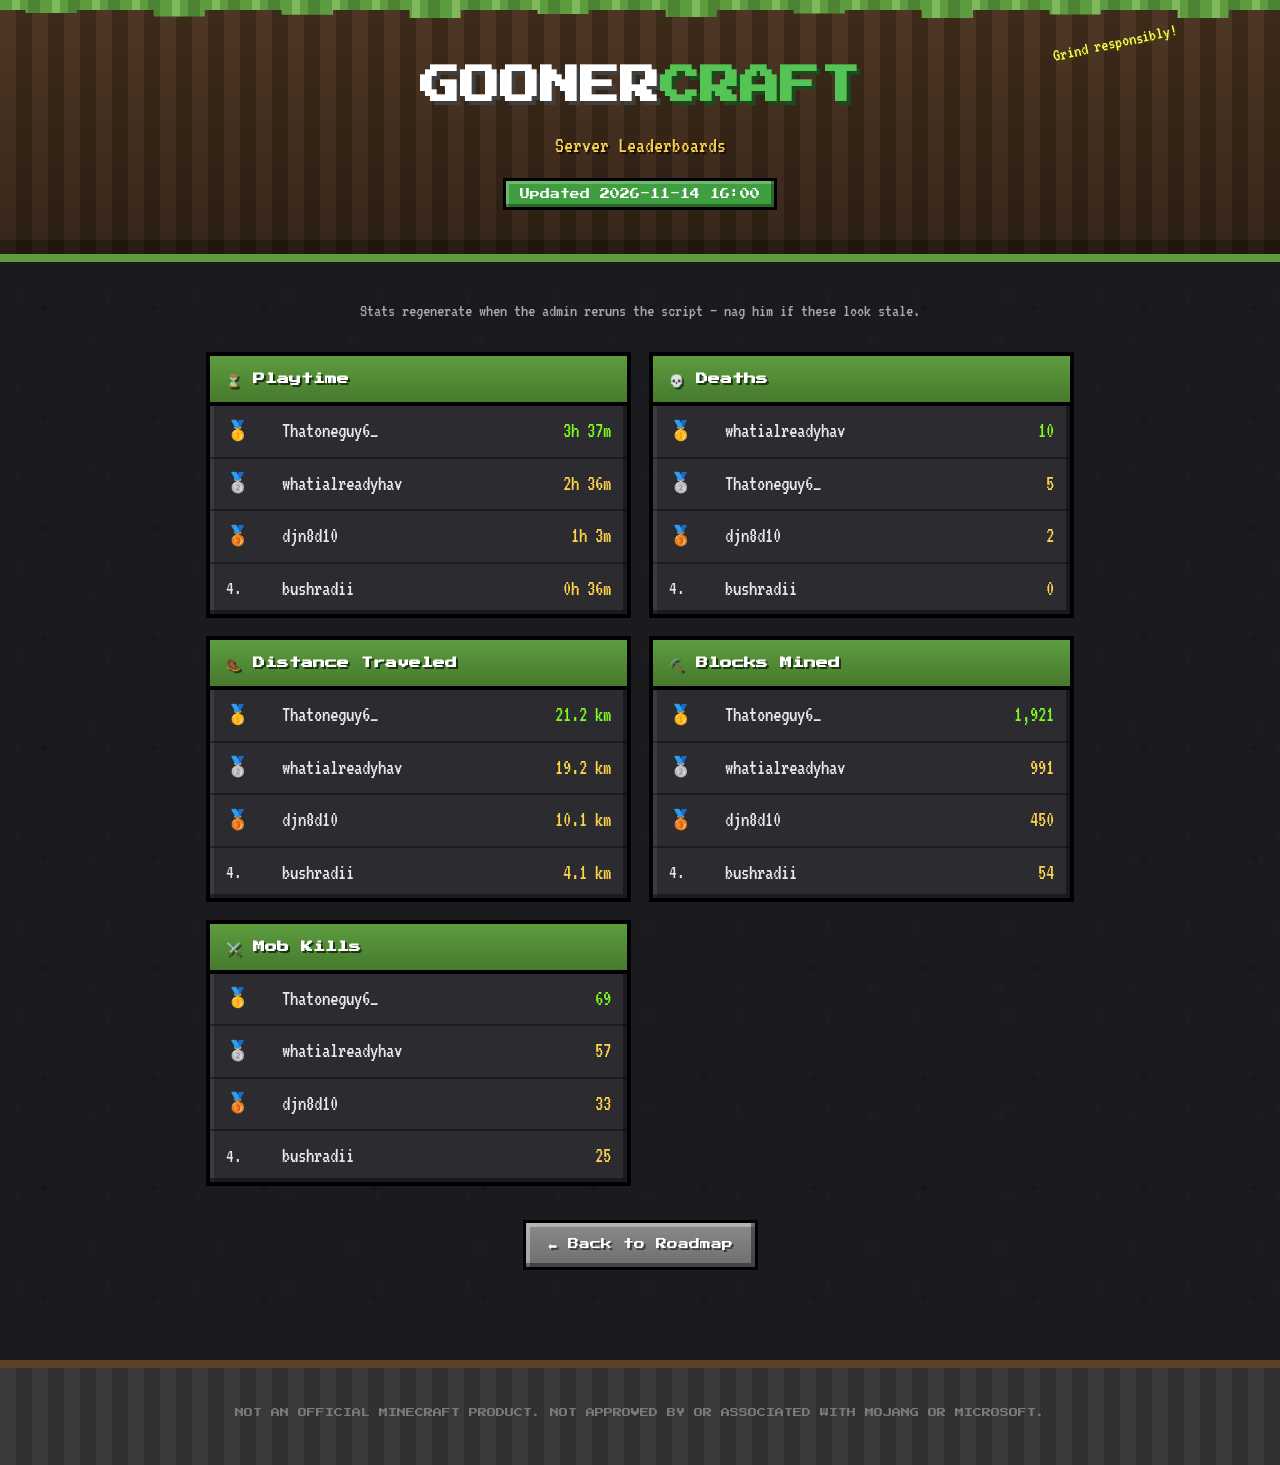
==== stats.html @ 57347ccd "stats: auto-regenerate 2026-11-14" ====
<!DOCTYPE html>
<html lang="en">
<head>
  <meta charset="UTF-8">
  <meta name="viewport" content="width=device-width, initial-scale=1.0">
  <title>GoonerCraft — Leaderboards</title>
  <link rel="icon" href="data:image/svg+xml,<svg xmlns=%22http://www.w3.org/2000/svg%22 viewBox=%220 0 100 100%22><text y=%22.9em%22 font-size=%2290%22>🏆</text></svg>">
  <link rel="preconnect" href="https://fonts.googleapis.com">
  <link rel="preconnect" href="https://fonts.gstatic.com" crossorigin>
  <link href="https://fonts.googleapis.com/css2?family=Press+Start+2P&family=VT323&display=swap" rel="stylesheet">
  <link rel="stylesheet" href="style.css">
  <style>
    .board-grid {
      display: grid;
      grid-template-columns: repeat(auto-fill, minmax(280px, 1fr));
      gap: 18px;
    }
    .board {
      background: var(--bg-panel);
      border: var(--border-px) solid #000;
      box-shadow:
        inset -4px -4px 0 rgba(0,0,0,0.4),
        inset 4px 4px 0 rgba(255,255,255,0.07);
    }
    .board h2 {
      font-size: 12px;
      color: #fff;
      text-shadow: 2px 2px 0 rgba(0,0,0,0.6);
      padding: 14px 16px;
      border-bottom: 4px solid #000;
      background: linear-gradient(#5d9c3f, #467a2d);
    }
    .board table { width: 100%; border-collapse: collapse; }
    .board td {
      padding: 10px 16px;
      font-size: 21px;
      border-bottom: 2px solid rgba(0,0,0,0.35);
    }
    .board tr:last-child td { border-bottom: none; }
    .board .rank { width: 38px; font-size: 19px; }
    .board .val { text-align: right; color: var(--gold); }
    .board tr:first-child .val { color: var(--xp-green); }
    .back-link { text-align: center; margin: 34px 0 0; }
    .generated {
      text-align: center;
      color: var(--text-dim);
      font-size: 18px;
      margin-bottom: 28px;
    }
  </style>
</head>
<body>

<header>
  <span class="splash">Grind responsibly!</span>
  <h1>GOONER<span class="accent">CRAFT</span></h1>
  <p class="subtitle">Server Leaderboards</p>
  <span class="version-badge">Updated 2026-11-14 16:00</span>
</header>

<main>
  <p class="generated">Stats regenerate when the admin reruns the script — nag him if these look stale.</p>
  <div class="board-grid">
    <section class="board">
      <h2>⏳ Playtime</h2>
      <table>
      <tr><td class="rank">🥇</td><td>Thatoneguy6_</td><td class="val">3h 37m</td></tr>
      <tr><td class="rank">🥈</td><td>whatialreadyhav</td><td class="val">2h 36m</td></tr>
      <tr><td class="rank">🥉</td><td>djn8d10</td><td class="val">1h 3m</td></tr>
      <tr><td class="rank">4.</td><td>bushradii</td><td class="val">0h 36m</td></tr>
      </table>
    </section>
    <section class="board">
      <h2>💀 Deaths</h2>
      <table>
      <tr><td class="rank">🥇</td><td>whatialreadyhav</td><td class="val">10</td></tr>
      <tr><td class="rank">🥈</td><td>Thatoneguy6_</td><td class="val">5</td></tr>
      <tr><td class="rank">🥉</td><td>djn8d10</td><td class="val">2</td></tr>
      <tr><td class="rank">4.</td><td>bushradii</td><td class="val">0</td></tr>
      </table>
    </section>
    <section class="board">
      <h2>🥾 Distance Traveled</h2>
      <table>
      <tr><td class="rank">🥇</td><td>Thatoneguy6_</td><td class="val">21.2 km</td></tr>
      <tr><td class="rank">🥈</td><td>whatialreadyhav</td><td class="val">19.2 km</td></tr>
      <tr><td class="rank">🥉</td><td>djn8d10</td><td class="val">10.1 km</td></tr>
      <tr><td class="rank">4.</td><td>bushradii</td><td class="val">4.1 km</td></tr>
      </table>
    </section>
    <section class="board">
      <h2>⛏️ Blocks Mined</h2>
      <table>
      <tr><td class="rank">🥇</td><td>Thatoneguy6_</td><td class="val">1,921</td></tr>
      <tr><td class="rank">🥈</td><td>whatialreadyhav</td><td class="val">991</td></tr>
      <tr><td class="rank">🥉</td><td>djn8d10</td><td class="val">450</td></tr>
      <tr><td class="rank">4.</td><td>bushradii</td><td class="val">54</td></tr>
      </table>
    </section>
    <section class="board">
      <h2>⚔️ Mob Kills</h2>
      <table>
      <tr><td class="rank">🥇</td><td>Thatoneguy6_</td><td class="val">69</td></tr>
      <tr><td class="rank">🥈</td><td>whatialreadyhav</td><td class="val">57</td></tr>
      <tr><td class="rank">🥉</td><td>djn8d10</td><td class="val">33</td></tr>
      <tr><td class="rank">4.</td><td>bushradii</td><td class="val">25</td></tr>
      </table>
    </section>
  </div>
  <div class="back-link">
    <a class="mc-button" href="index.html" style="text-decoration:none; display:inline-block;">⬅ Back to Roadmap</a>
  </div>
</main>

<footer>
  <p class="pixel">NOT AN OFFICIAL MINECRAFT PRODUCT. NOT APPROVED BY OR ASSOCIATED WITH MOJANG OR MICROSOFT.</p>
</footer>

</body>
</html>
---- style.css ----
/* ============================================
   Server Roadmap — Minecraft-themed stylesheet
   ============================================ */

:root {
  --bg: #1b1b1f;
  --bg-panel: #2b2b30;
  --bg-panel-dark: #212126;
  --bg-slot: #8b8b8b;
  --text: #e8e8e8;
  --text-dim: #a8a8a8;
  --mc-green: #54c454;
  --mc-green-dark: #3f9e3f;
  --xp-green: #7efc20;
  --grass: #5d9c3f;
  --grass-light: #7fb85a;
  --dirt: #79553a;
  --dirt-dark: #5e4228;
  --stone: #7a7a7a;
  --gold: #fcd34d;
  --diamond: #4aedd9;
  --redstone: #ef4444;
  --emerald: #34d399;
  --purple: #b57edc;
  --border-px: 4px;
}

* {
  margin: 0;
  padding: 0;
  box-sizing: border-box;
}

html {
  scroll-behavior: smooth;
}

body {
  background-color: var(--bg);
  /* subtle "cave" noise */
  background-image:
    radial-gradient(circle at 20% 30%, rgba(255,255,255,0.015) 0 2px, transparent 2px),
    radial-gradient(circle at 70% 60%, rgba(255,255,255,0.015) 0 2px, transparent 2px),
    radial-gradient(circle at 40% 80%, rgba(0,0,0,0.15) 0 3px, transparent 3px);
  background-size: 90px 90px, 130px 130px, 110px 110px;
  color: var(--text);
  font-family: 'VT323', monospace;
  font-size: 20px;
  line-height: 1.45;
  image-rendering: pixelated;
}

h1, h2, h3, .pixel {
  font-family: 'Press Start 2P', monospace;
  line-height: 1.5;
}

/* ---------- Header: grass block banner ---------- */

header {
  position: relative;
  text-align: center;
  padding: 56px 20px 44px;
  background:
    linear-gradient(rgba(0,0,0,0.35), rgba(0,0,0,0.55)),
    repeating-linear-gradient(90deg,
      var(--dirt) 0 16px, var(--dirt-dark) 16px 32px);
  border-bottom: 8px solid var(--grass);
  box-shadow: inset 0 -14px 0 rgba(0,0,0,0.25);
}

header::before {
  /* grass fringe hanging from the top */
  content: '';
  position: absolute;
  top: 0;
  left: 0;
  right: 0;
  height: 18px;
  background:
    repeating-linear-gradient(90deg,
      var(--grass) 0 12px,
      var(--grass-light) 12px 20px,
      var(--grass) 20px 28px,
      #4c8433 28px 40px);
  clip-path: polygon(
    0 0, 100% 0, 100% 55%, 96% 55%, 96% 100%, 92% 100%, 92% 55%,
    86% 55%, 86% 80%, 82% 80%, 82% 55%, 76% 55%, 76% 100%, 72% 100%,
    72% 55%, 66% 55%, 66% 75%, 62% 75%, 62% 55%, 56% 55%, 56% 95%,
    52% 95%, 52% 55%, 46% 55%, 46% 78%, 42% 78%, 42% 55%, 36% 55%,
    36% 100%, 32% 100%, 32% 55%, 26% 55%, 26% 82%, 22% 82%, 22% 55%,
    16% 55%, 16% 92%, 12% 92%, 12% 55%, 6% 55%, 6% 72%, 2% 72%, 2% 55%, 0 55%);
}

header h1 {
  font-size: clamp(20px, 4.5vw, 40px);
  color: #fff;
  text-shadow: 4px 4px 0 #3f3f3f;
  margin-bottom: 14px;
}

header h1 .accent { color: var(--mc-green); text-shadow: 4px 4px 0 #1d4a1d; }

header .subtitle {
  font-size: 22px;
  color: var(--gold);
  text-shadow: 2px 2px 0 rgba(0,0,0,0.6);
}

header .version-badge {
  display: inline-block;
  margin-top: 16px;
  padding: 6px 14px;
  font-family: 'Press Start 2P', monospace;
  font-size: 10px;
  color: #fff;
  background: var(--mc-green-dark);
  border: 3px solid #000;
  box-shadow: inset -3px -3px 0 rgba(0,0,0,0.35), inset 3px 3px 0 rgba(255,255,255,0.25);
}

/* splash text, Minecraft-menu style */
.splash {
  position: absolute;
  right: 8%;
  top: 30px;
  transform: rotate(-12deg);
  color: #ffff55;
  font-size: 18px;
  text-shadow: 2px 2px 0 #3f3f00;
  animation: splashPulse 0.7s ease-in-out infinite alternate;
  pointer-events: none;
}

@keyframes splashPulse {
  from { transform: rotate(-12deg) scale(1); }
  to   { transform: rotate(-12deg) scale(1.08); }
}

/* ---------- Server hub (status + map/stats links) ---------- */

.server-hub {
  background: var(--bg-panel-dark);
  border-bottom: 4px solid #000;
  padding: 14px 16px;
}

.hub-inner {
  max-width: 900px;
  margin: 0 auto;
  display: flex;
  align-items: center;
  justify-content: space-between;
  gap: 16px;
  flex-wrap: wrap;
}

.server-status {
  display: flex;
  align-items: center;
  gap: 14px;
}

.status-dot {
  flex-shrink: 0;
  width: 18px;
  height: 18px;
  border: 3px solid #000;
  box-shadow: inset -3px -3px 0 rgba(0,0,0,0.35), inset 3px 3px 0 rgba(255,255,255,0.3);
}

.status-dot.online  { background: var(--mc-green); }
.status-dot.offline { background: var(--redstone); }
.status-dot.unknown { background: var(--stone); }

.status-line {
  font-family: 'Press Start 2P', monospace;
  font-size: 11px;
  color: var(--text);
  text-shadow: 1px 1px 0 rgba(0,0,0,0.6);
}

.status-sub { font-size: 18px; color: var(--text-dim); }

.status-addr { font-size: 17px; color: var(--grass-light); }

.hub-links { display: flex; gap: 4px; flex-wrap: wrap; }

.hub-btn { text-decoration: none; display: inline-block; }

/* ---------- XP progress bar (sticky) ---------- */

.progress-wrap {
  position: sticky;
  top: 0;
  z-index: 50;
  background: rgba(27, 27, 31, 0.97);
  border-bottom: 3px solid #000;
  padding: 10px 16px 12px;
}

.progress-inner {
  max-width: 900px;
  margin: 0 auto;
}

.progress-label {
  display: flex;
  justify-content: space-between;
  font-family: 'Press Start 2P', monospace;
  font-size: 10px;
  color: var(--xp-green);
  text-shadow: 1px 1px 0 #204000;
  margin-bottom: 6px;
}

.xp-bar {
  height: 18px;
  background: #0d0d0d;
  border: 3px solid #000;
  box-shadow: inset 0 0 0 2px #3a3a3a;
  overflow: hidden;
}

.xp-fill {
  height: 100%;
  width: 0%;
  background:
    repeating-linear-gradient(90deg,
      var(--xp-green) 0 10px, #65d417 10px 20px);
  box-shadow: inset 0 -5px 0 rgba(0,0,0,0.3), inset 0 4px 0 rgba(255,255,255,0.3);
  transition: width 0.4s steps(8);
}

/* ---------- Layout ---------- */

main {
  max-width: 900px;
  margin: 0 auto;
  padding: 36px 16px 80px;
}

.intro {
  background: var(--bg-panel);
  border: var(--border-px) solid #000;
  box-shadow:
    inset -4px -4px 0 rgba(0,0,0,0.4),
    inset 4px 4px 0 rgba(255,255,255,0.07);
  padding: 22px 24px;
  margin-bottom: 40px;
  font-size: 21px;
  color: var(--text-dim);
}

.intro strong { color: var(--text); }

/* ---------- Phase sections ---------- */

.phase {
  margin-bottom: 48px;
  border: var(--border-px) solid #000;
  background: var(--bg-panel);
  box-shadow:
    inset -4px -4px 0 rgba(0,0,0,0.4),
    inset 4px 4px 0 rgba(255,255,255,0.07),
    0 6px 0 rgba(0,0,0,0.35);
}

.phase-header {
  display: flex;
  align-items: center;
  gap: 14px;
  padding: 18px 20px;
  border-bottom: 4px solid #000;
  cursor: pointer;
  user-select: none;
}

.phase-header:hover { filter: brightness(1.12); }

.phase-header h2 {
  font-size: clamp(12px, 2.4vw, 17px);
  color: #fff;
  text-shadow: 2px 2px 0 rgba(0,0,0,0.6);
  flex: 1;
}

.phase-icon { font-size: 26px; line-height: 1; }

.phase-count {
  font-family: 'Press Start 2P', monospace;
  font-size: 10px;
  color: rgba(255,255,255,0.85);
  text-shadow: 1px 1px 0 rgba(0,0,0,0.6);
  white-space: nowrap;
}

.phase-toggle {
  font-family: 'Press Start 2P', monospace;
  font-size: 12px;
  color: #fff;
  text-shadow: 1px 1px 0 rgba(0,0,0,0.6);
}

/* Per-phase header tints */
.phase[data-theme="grass"]   .phase-header { background: linear-gradient(#5d9c3f, #467a2d); }
.phase[data-theme="iron"]    .phase-header { background: linear-gradient(#9aa3ad, #6f7880); }
.phase[data-theme="nether"]  .phase-header { background: linear-gradient(#8c2f2f, #5e1f1f); }
.phase[data-theme="enchant"] .phase-header { background: linear-gradient(#7b4fa0, #57356f); }
.phase[data-theme="end"]     .phase-header { background: linear-gradient(#3d3550, #262133); }
.phase[data-theme="elytra"]  .phase-header { background: linear-gradient(#4a7a8c, #315563); }
.phase[data-theme="gold"]    .phase-header { background: linear-gradient(#b8912e, #8a6b1e); }
.phase[data-theme="beacon"]  .phase-header { background: linear-gradient(#2e8b8b, #1f6161); }

.phase-body { padding: 20px; }

.phase.collapsed .phase-body { display: none; }

.phase-desc {
  color: var(--text-dim);
  margin-bottom: 18px;
  font-size: 21px;
}

/* ---------- Task checklist ---------- */

.task-list { list-style: none; }

.task {
  display: flex;
  align-items: flex-start;
  gap: 14px;
  padding: 12px 14px;
  margin-bottom: 8px;
  background: var(--bg-panel-dark);
  border: 3px solid #000;
  box-shadow: inset 2px 2px 0 rgba(255,255,255,0.05);
  cursor: pointer;
  transition: background 0.15s;
}

.task:hover { background: #2f2f36; }

.task input[type="checkbox"] {
  appearance: none;
  flex-shrink: 0;
  width: 26px;
  height: 26px;
  margin-top: 2px;
  background: var(--bg-slot);
  border: 3px solid #000;
  box-shadow:
    inset -3px -3px 0 rgba(255,255,255,0.55),
    inset 3px 3px 0 rgba(0,0,0,0.45);
  cursor: pointer;
  position: relative;
}

.task input[type="checkbox"]:checked {
  background: var(--mc-green);
}

.task input[type="checkbox"]:checked::after {
  content: '✔';
  position: absolute;
  inset: 0;
  display: flex;
  align-items: center;
  justify-content: center;
  color: #fff;
  font-size: 18px;
  font-weight: bold;
  text-shadow: 1px 1px 0 #1d4a1d;
}

.task-text { flex: 1; }

.task-title {
  font-size: 22px;
  color: var(--text);
}

.task-note {
  font-size: 18px;
  color: var(--text-dim);
  margin-top: 2px;
}

.task.done .task-title {
  color: var(--text-dim);
  text-decoration: line-through;
  text-decoration-color: var(--mc-green);
  text-decoration-thickness: 2px;
}

/* ---------- Farm cards ---------- */

.farm-grid {
  display: grid;
  grid-template-columns: repeat(auto-fill, minmax(250px, 1fr));
  gap: 14px;
  margin-top: 6px;
}

.farm-card {
  background: var(--bg-panel-dark);
  border: 3px solid #000;
  box-shadow: inset 2px 2px 0 rgba(255,255,255,0.05);
  padding: 14px;
}

.farm-card h3 {
  font-size: 11px;
  color: var(--gold);
  margin-bottom: 8px;
}

.farm-card p {
  font-size: 18px;
  color: var(--text-dim);
}

.badge {
  display: inline-block;
  font-family: 'Press Start 2P', monospace;
  font-size: 8px;
  padding: 4px 8px;
  border: 2px solid #000;
  margin-bottom: 8px;
  color: #111;
}

.badge.easy   { background: var(--mc-green); }
.badge.medium { background: var(--gold); }
.badge.hard   { background: var(--redstone); color: #fff; }

/* ---------- Milestone / boss callouts ---------- */

.milestone {
  display: flex;
  align-items: center;
  gap: 16px;
  margin: 22px 0 6px;
  padding: 16px 18px;
  background:
    linear-gradient(rgba(0,0,0,0.25), rgba(0,0,0,0.25)),
    linear-gradient(#7b4fa0, #57356f);
  border: 4px solid #000;
  box-shadow: inset -4px -4px 0 rgba(0,0,0,0.4), inset 4px 4px 0 rgba(255,255,255,0.15);
}

.milestone .m-icon { font-size: 34px; }

.milestone .m-text h3 {
  font-size: 13px;
  color: #fff;
  text-shadow: 2px 2px 0 rgba(0,0,0,0.6);
  margin-bottom: 6px;
}

.milestone .m-text p { color: #ddd0ea; font-size: 19px; }

/* ---------- Multiplayer tips ---------- */

.tips {
  background: var(--bg-panel);
  border: var(--border-px) solid #000;
  box-shadow:
    inset -4px -4px 0 rgba(0,0,0,0.4),
    inset 4px 4px 0 rgba(255,255,255,0.07);
  padding: 22px 24px;
  margin-bottom: 48px;
}

.tips h2 {
  font-size: 15px;
  color: var(--diamond);
  text-shadow: 2px 2px 0 rgba(0,0,0,0.6);
  margin-bottom: 14px;
}

.tips ul { list-style: none; }

.tips li {
  padding: 8px 0 8px 30px;
  position: relative;
  color: var(--text-dim);
  font-size: 21px;
}

.tips li::before {
  content: '▸';
  position: absolute;
  left: 6px;
  color: var(--mc-green);
}

/* ---------- Controls & footer ---------- */

.controls {
  text-align: center;
  margin-bottom: 40px;
}

.mc-button {
  font-family: 'Press Start 2P', monospace;
  font-size: 11px;
  color: #fff;
  text-shadow: 2px 2px 0 rgba(0,0,0,0.5);
  background: linear-gradient(#8a8a8a, #6e6e6e);
  border: 3px solid #000;
  box-shadow:
    inset -4px -4px 0 rgba(0,0,0,0.4),
    inset 4px 4px 0 rgba(255,255,255,0.35);
  padding: 14px 22px;
  cursor: pointer;
  margin: 0 6px 10px;
}

.mc-button:hover {
  background: linear-gradient(#7aa2d6, #5d82b5);
}

.mc-button:active {
  box-shadow:
    inset 4px 4px 0 rgba(0,0,0,0.4),
    inset -4px -4px 0 rgba(255,255,255,0.2);
}

footer {
  text-align: center;
  padding: 30px 16px 46px;
  border-top: 8px solid var(--dirt-dark);
  background:
    repeating-linear-gradient(90deg,
      #3a3a3a 0 16px, #303030 16px 32px);
  color: var(--text-dim);
  font-size: 18px;
}

footer .pixel { font-size: 9px; color: var(--stone); margin-top: 8px; }

/* ---------- Confetti-ish achievement toast ---------- */

.toast {
  position: fixed;
  left: 50%;
  bottom: 28px;
  transform: translateX(-50%) translateY(150%);
  background: #1c1c1c;
  border: 3px solid #555;
  padding: 12px 20px;
  display: flex;
  align-items: center;
  gap: 12px;
  z-index: 100;
  transition: transform 0.35s steps(6);
}

.toast.show { transform: translateX(-50%) translateY(0); }

.toast .t-icon { font-size: 26px; }

.toast .t-title {
  font-family: 'Press Start 2P', monospace;
  font-size: 9px;
  color: #ffff55;
  margin-bottom: 4px;
}

.toast .t-msg { font-size: 18px; color: #ddd; }

@media (max-width: 560px) {
  body { font-size: 18px; }
  .splash { display: none; }
  .farm-grid { grid-template-columns: 1fr; }
}
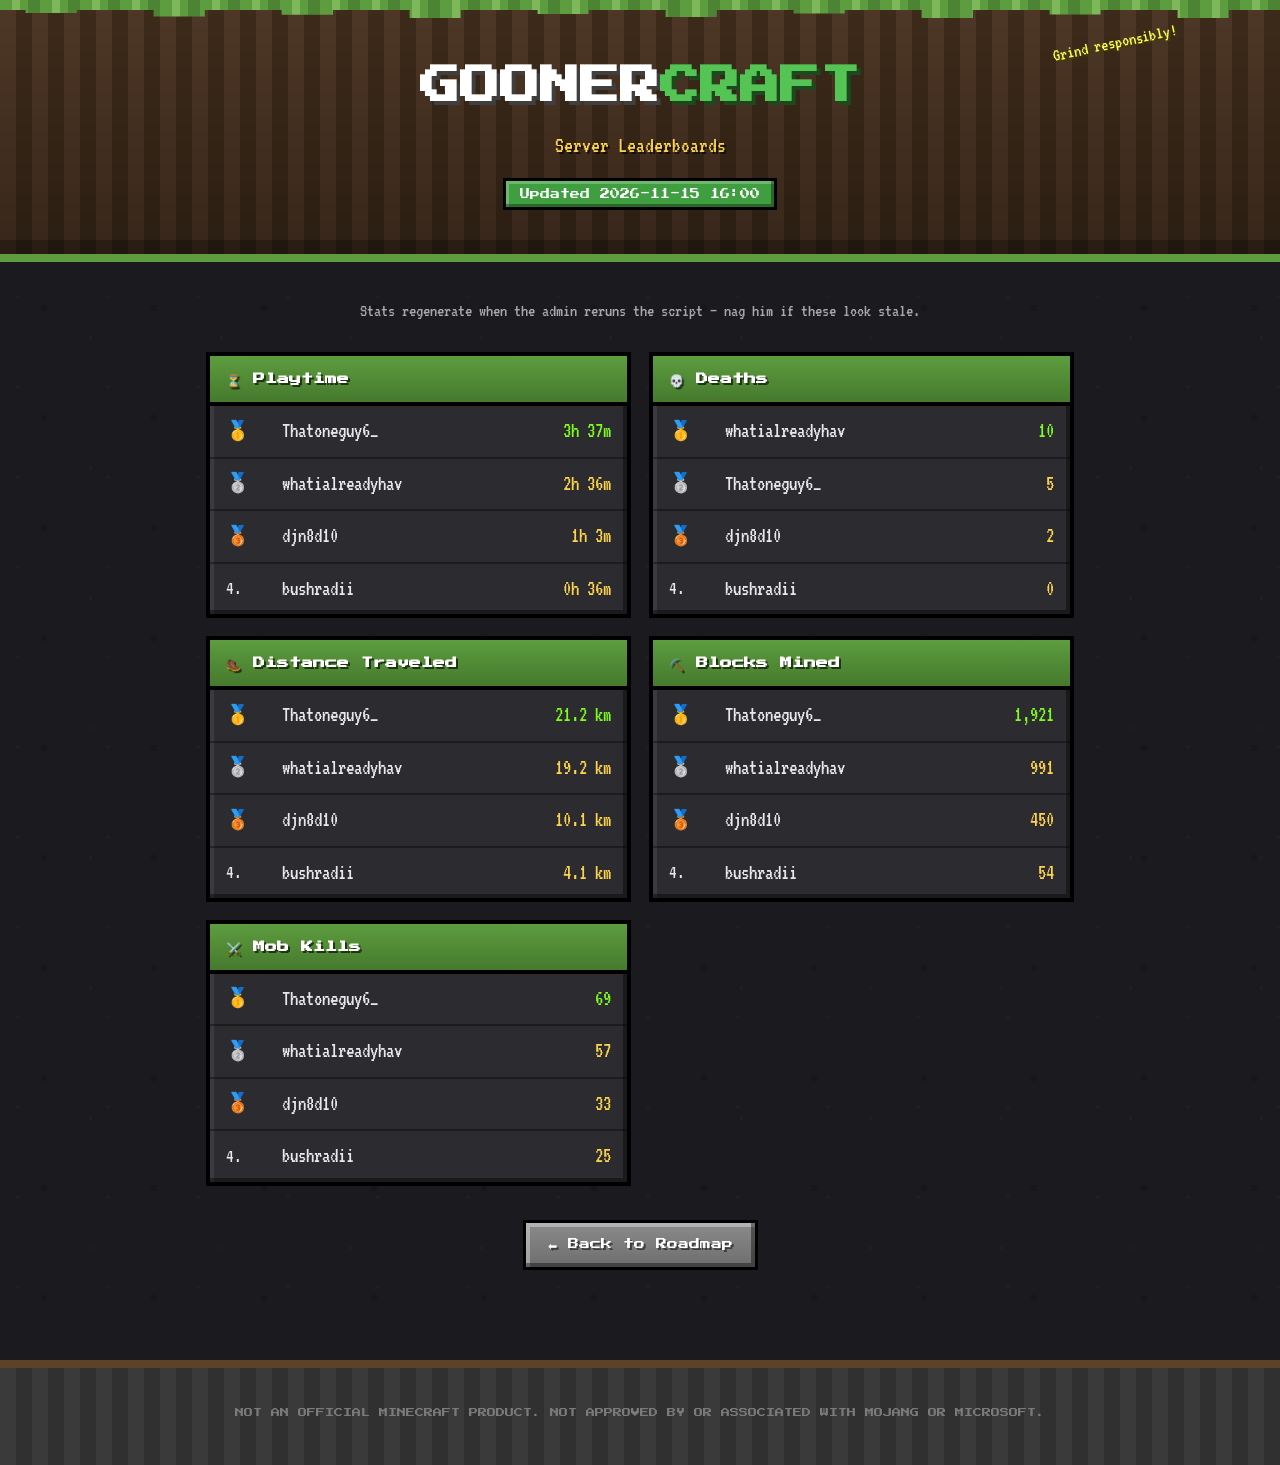
==== commit 622c22c3: "stats: auto-regenerate 2026-11-15" ====
--- a/stats.html
+++ b/stats.html
@@ -55,7 +55,7 @@
   <span class="splash">Grind responsibly!</span>
   <h1>GOONER<span class="accent">CRAFT</span></h1>
   <p class="subtitle">Server Leaderboards</p>
-  <span class="version-badge">Updated 2026-11-14 16:00</span>
+  <span class="version-badge">Updated 2026-11-15 16:00</span>
 </header>
 
 <main>
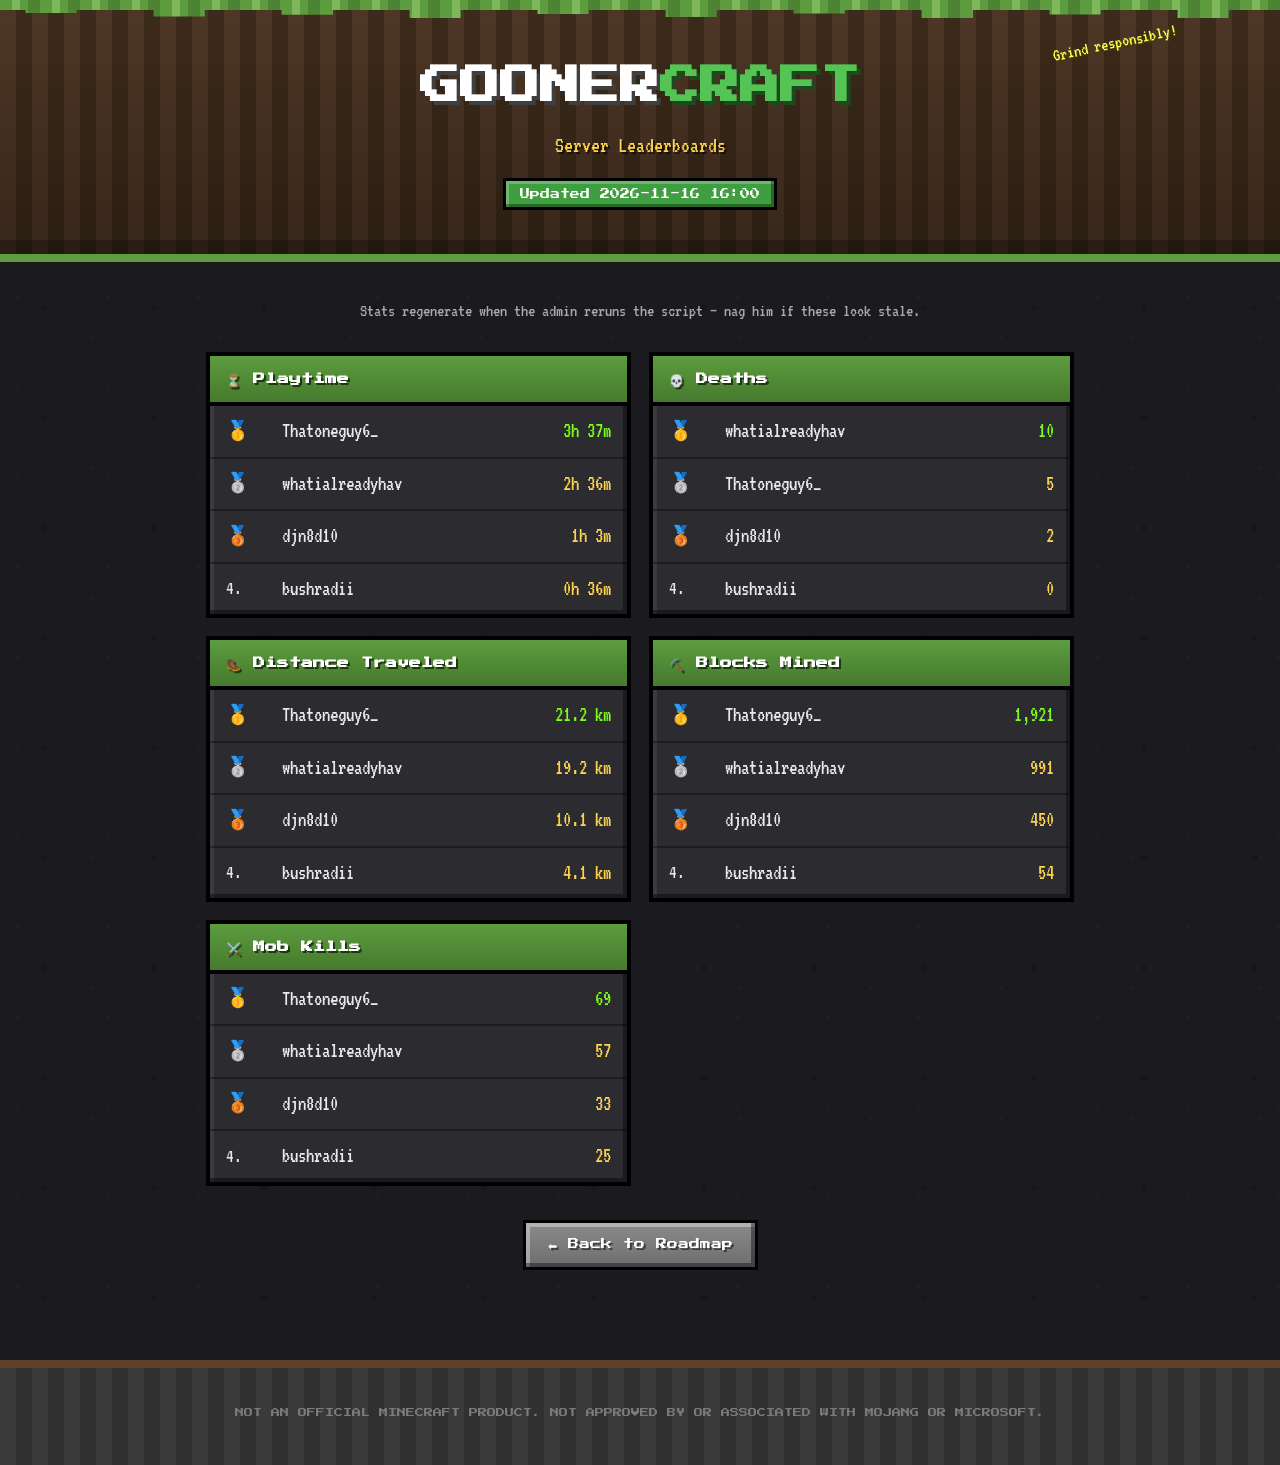
==== commit 6881426c: "stats: auto-regenerate 2026-11-16" ====
--- a/stats.html
+++ b/stats.html
@@ -55,7 +55,7 @@
   <span class="splash">Grind responsibly!</span>
   <h1>GOONER<span class="accent">CRAFT</span></h1>
   <p class="subtitle">Server Leaderboards</p>
-  <span class="version-badge">Updated 2026-11-15 16:00</span>
+  <span class="version-badge">Updated 2026-11-16 16:00</span>
 </header>
 
 <main>
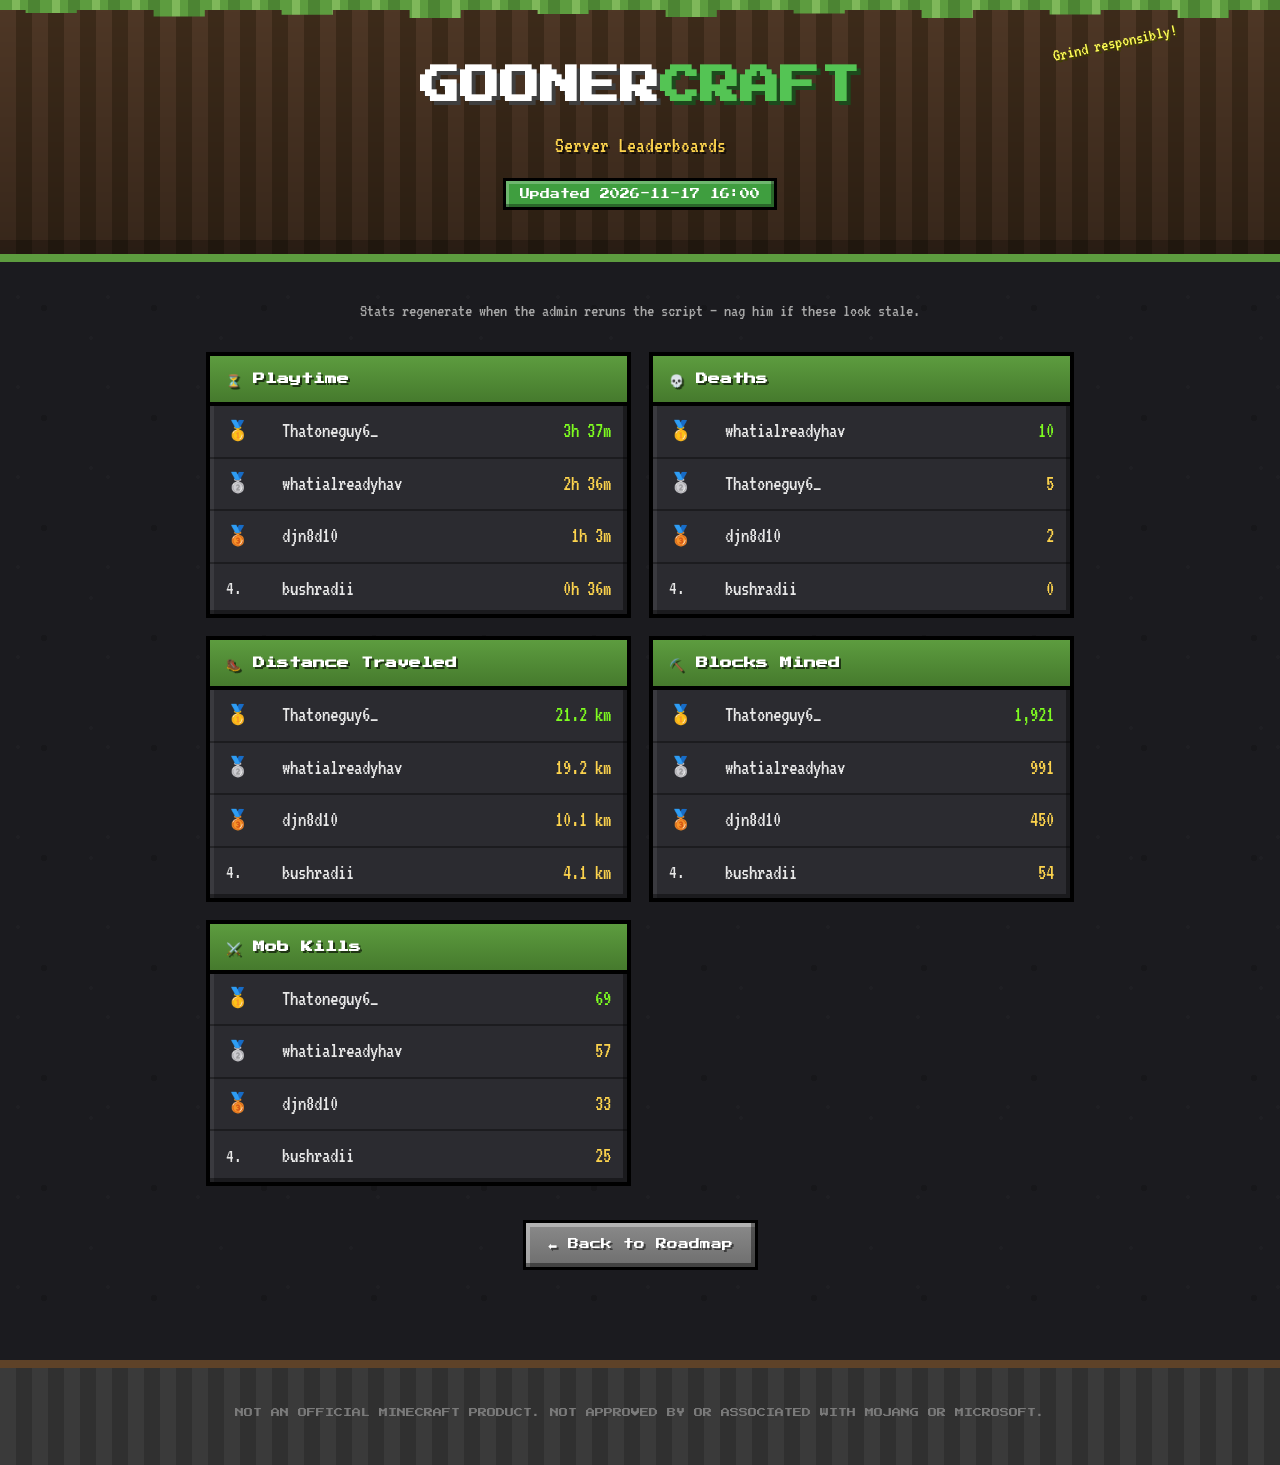
==== commit ee21ffb3: "stats: auto-regenerate 2026-11-17" ====
--- a/stats.html
+++ b/stats.html
@@ -55,7 +55,7 @@
   <span class="splash">Grind responsibly!</span>
   <h1>GOONER<span class="accent">CRAFT</span></h1>
   <p class="subtitle">Server Leaderboards</p>
-  <span class="version-badge">Updated 2026-11-16 16:00</span>
+  <span class="version-badge">Updated 2026-11-17 16:00</span>
 </header>
 
 <main>
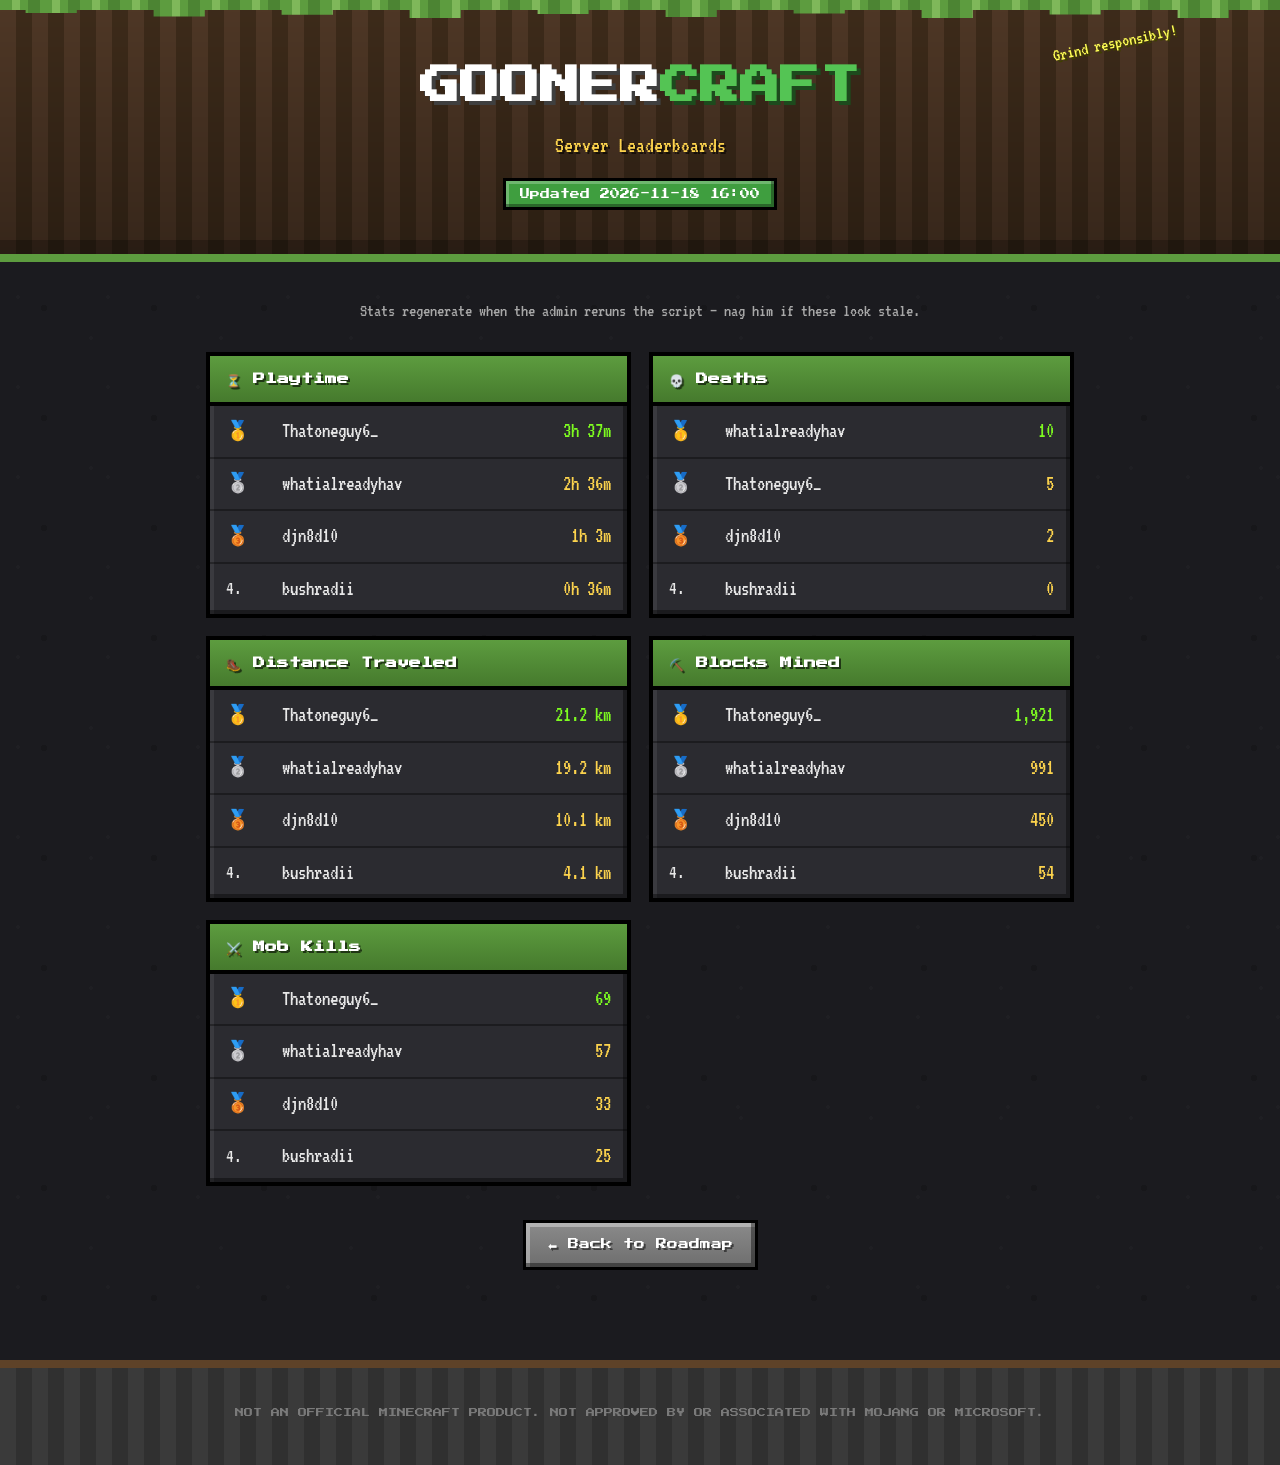
==== commit 1ebeb54a: "stats: auto-regenerate 2026-11-18" ====
--- a/stats.html
+++ b/stats.html
@@ -55,7 +55,7 @@
   <span class="splash">Grind responsibly!</span>
   <h1>GOONER<span class="accent">CRAFT</span></h1>
   <p class="subtitle">Server Leaderboards</p>
-  <span class="version-badge">Updated 2026-11-17 16:00</span>
+  <span class="version-badge">Updated 2026-11-18 16:00</span>
 </header>
 
 <main>
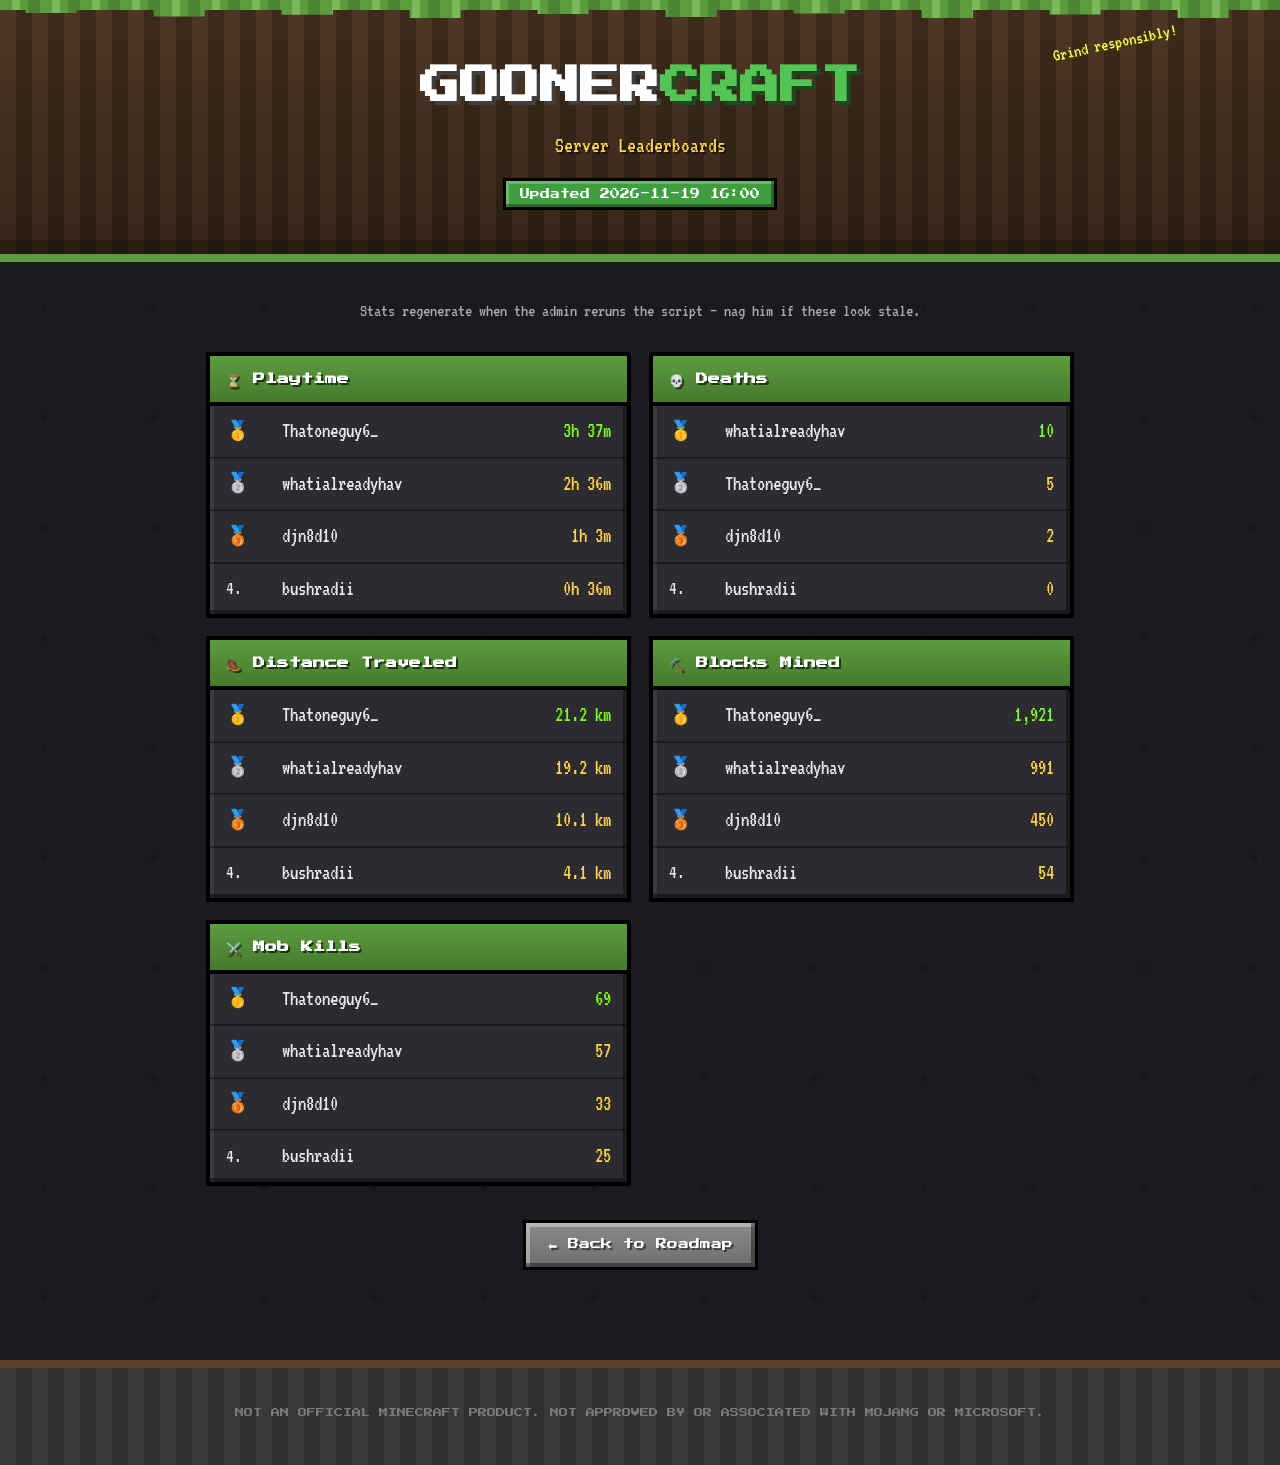
==== commit c730d7ba: "stats: auto-regenerate 2026-11-19" ====
--- a/stats.html
+++ b/stats.html
@@ -55,7 +55,7 @@
   <span class="splash">Grind responsibly!</span>
   <h1>GOONER<span class="accent">CRAFT</span></h1>
   <p class="subtitle">Server Leaderboards</p>
-  <span class="version-badge">Updated 2026-11-18 16:00</span>
+  <span class="version-badge">Updated 2026-11-19 16:00</span>
 </header>
 
 <main>
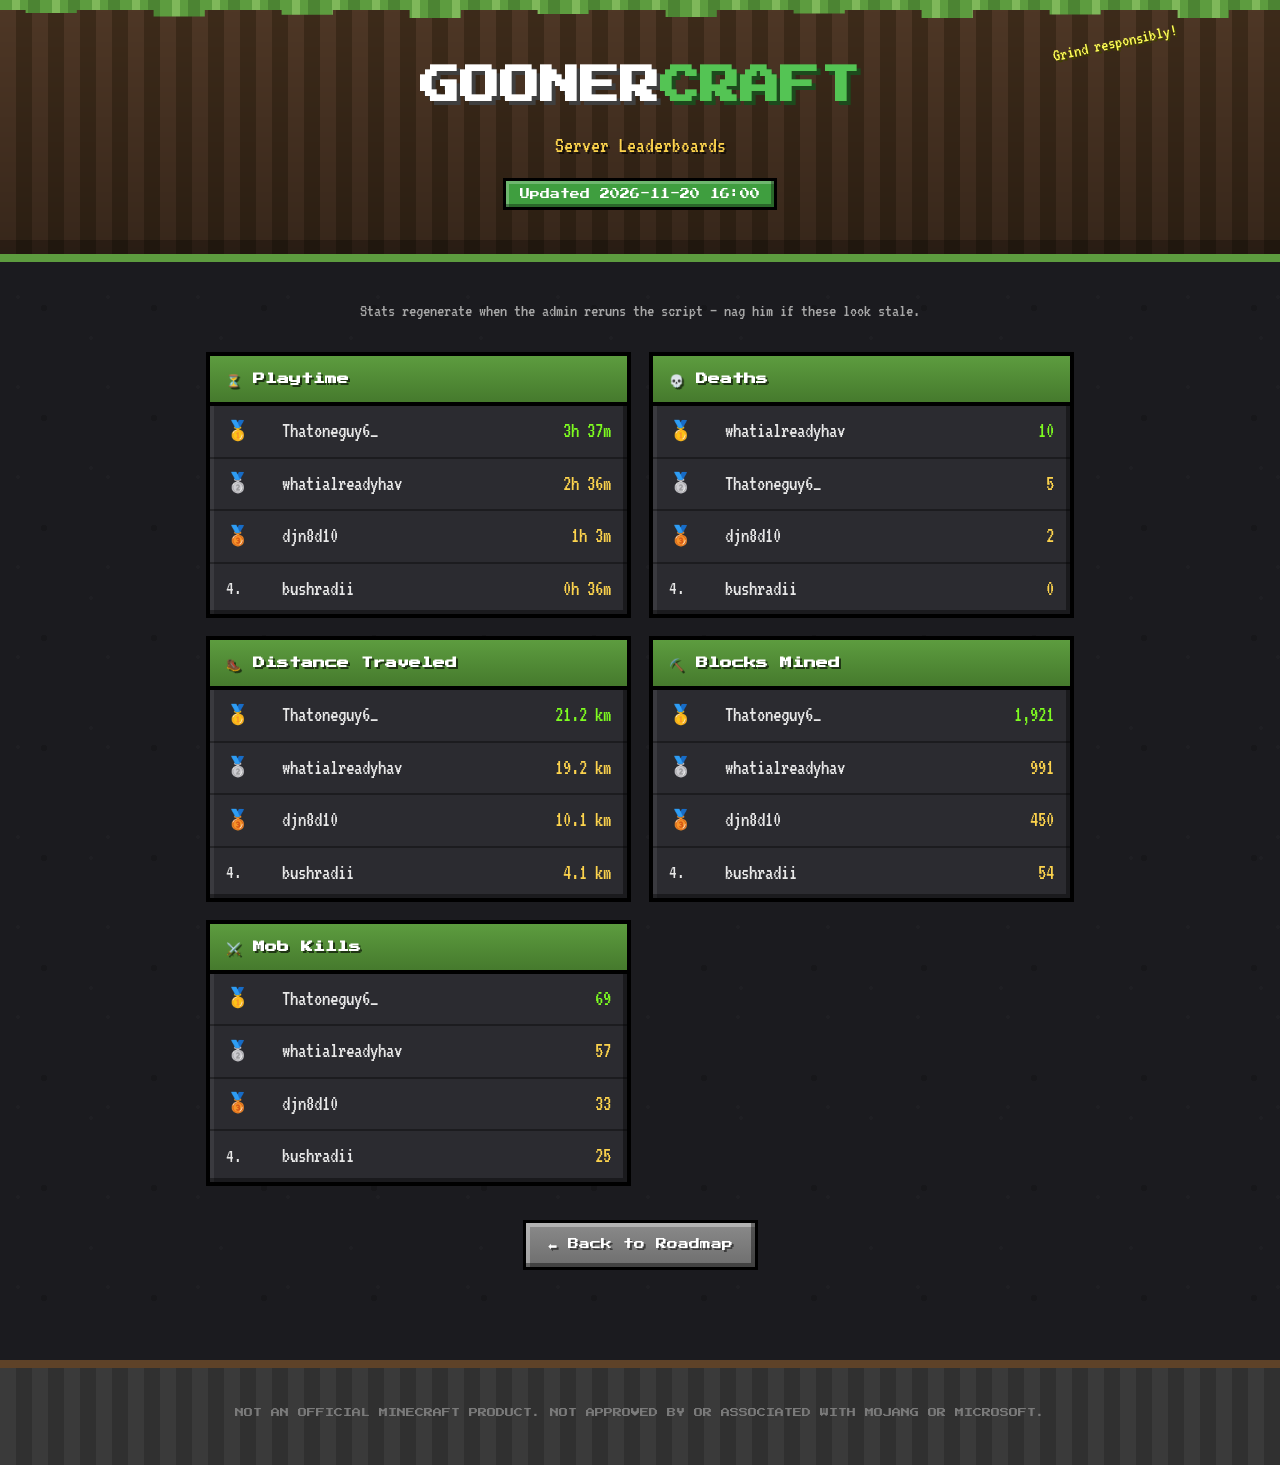
==== commit f359f6cb: "stats: auto-regenerate 2026-11-20" ====
--- a/stats.html
+++ b/stats.html
@@ -55,7 +55,7 @@
   <span class="splash">Grind responsibly!</span>
   <h1>GOONER<span class="accent">CRAFT</span></h1>
   <p class="subtitle">Server Leaderboards</p>
-  <span class="version-badge">Updated 2026-11-19 16:00</span>
+  <span class="version-badge">Updated 2026-11-20 16:00</span>
 </header>
 
 <main>
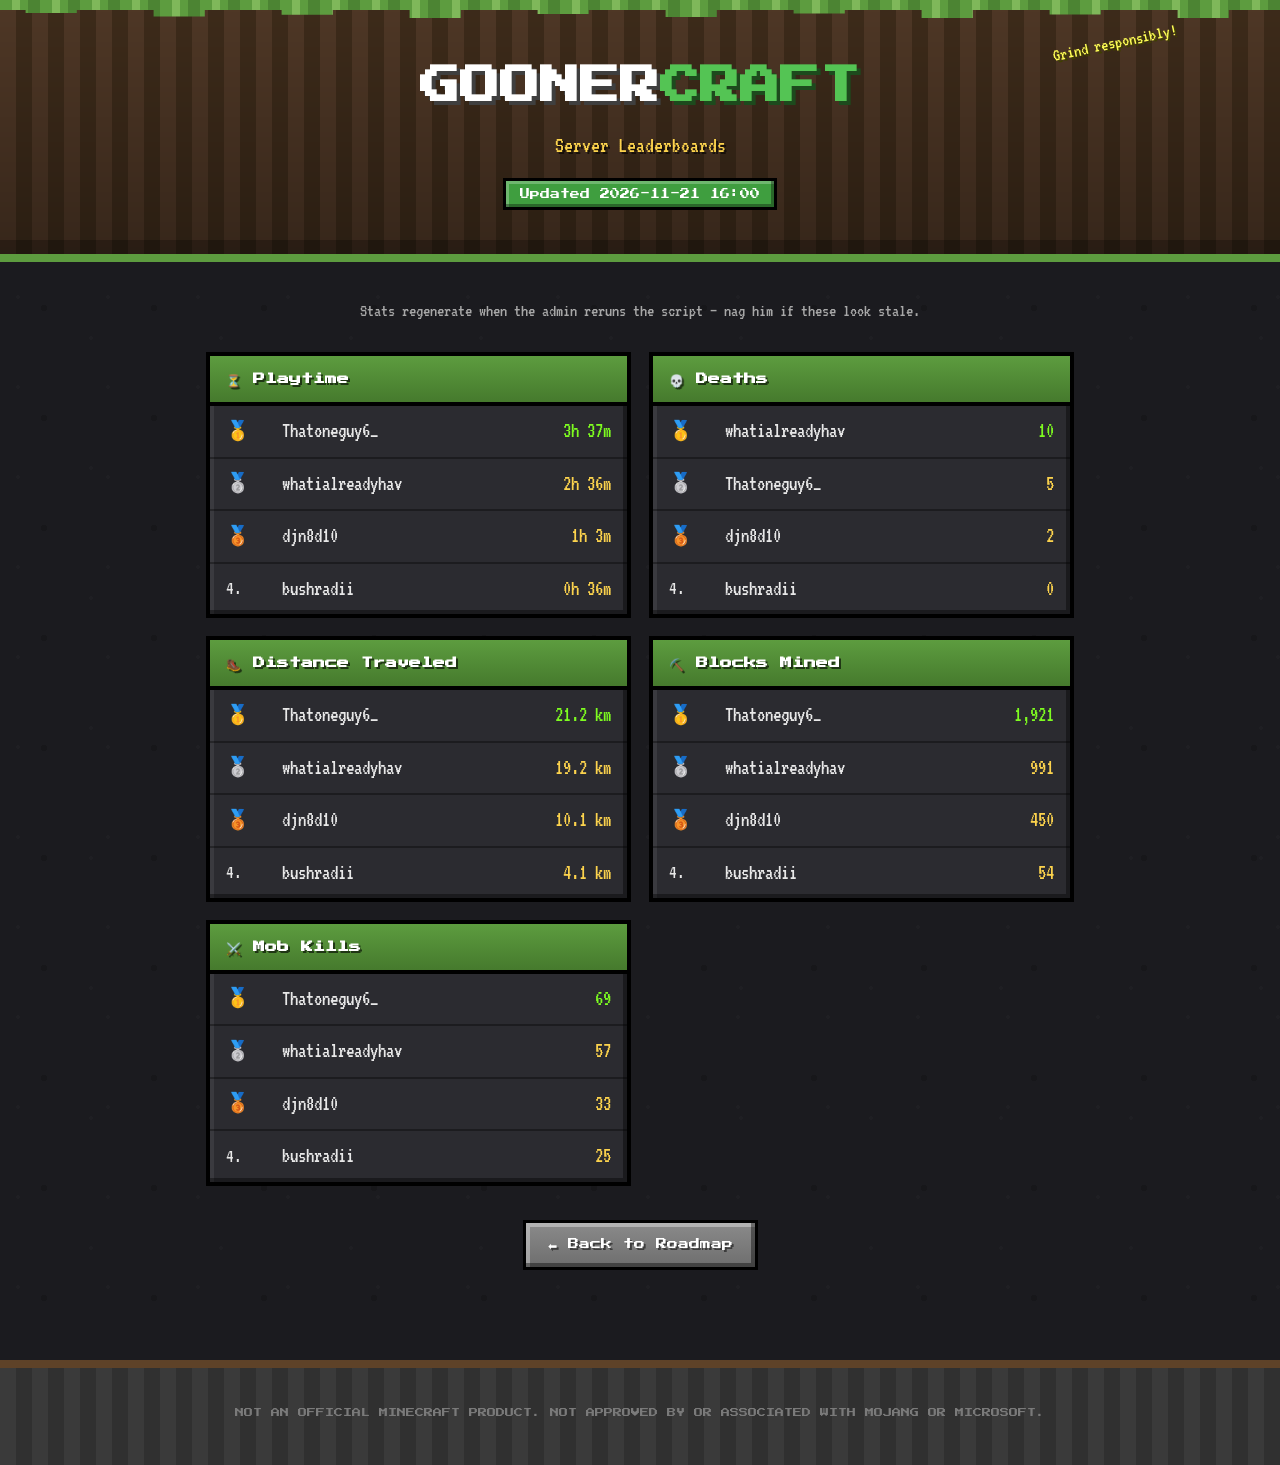
==== commit eae0d3c1: "stats: auto-regenerate 2026-11-21" ====
--- a/stats.html
+++ b/stats.html
@@ -55,7 +55,7 @@
   <span class="splash">Grind responsibly!</span>
   <h1>GOONER<span class="accent">CRAFT</span></h1>
   <p class="subtitle">Server Leaderboards</p>
-  <span class="version-badge">Updated 2026-11-20 16:00</span>
+  <span class="version-badge">Updated 2026-11-21 16:00</span>
 </header>
 
 <main>
